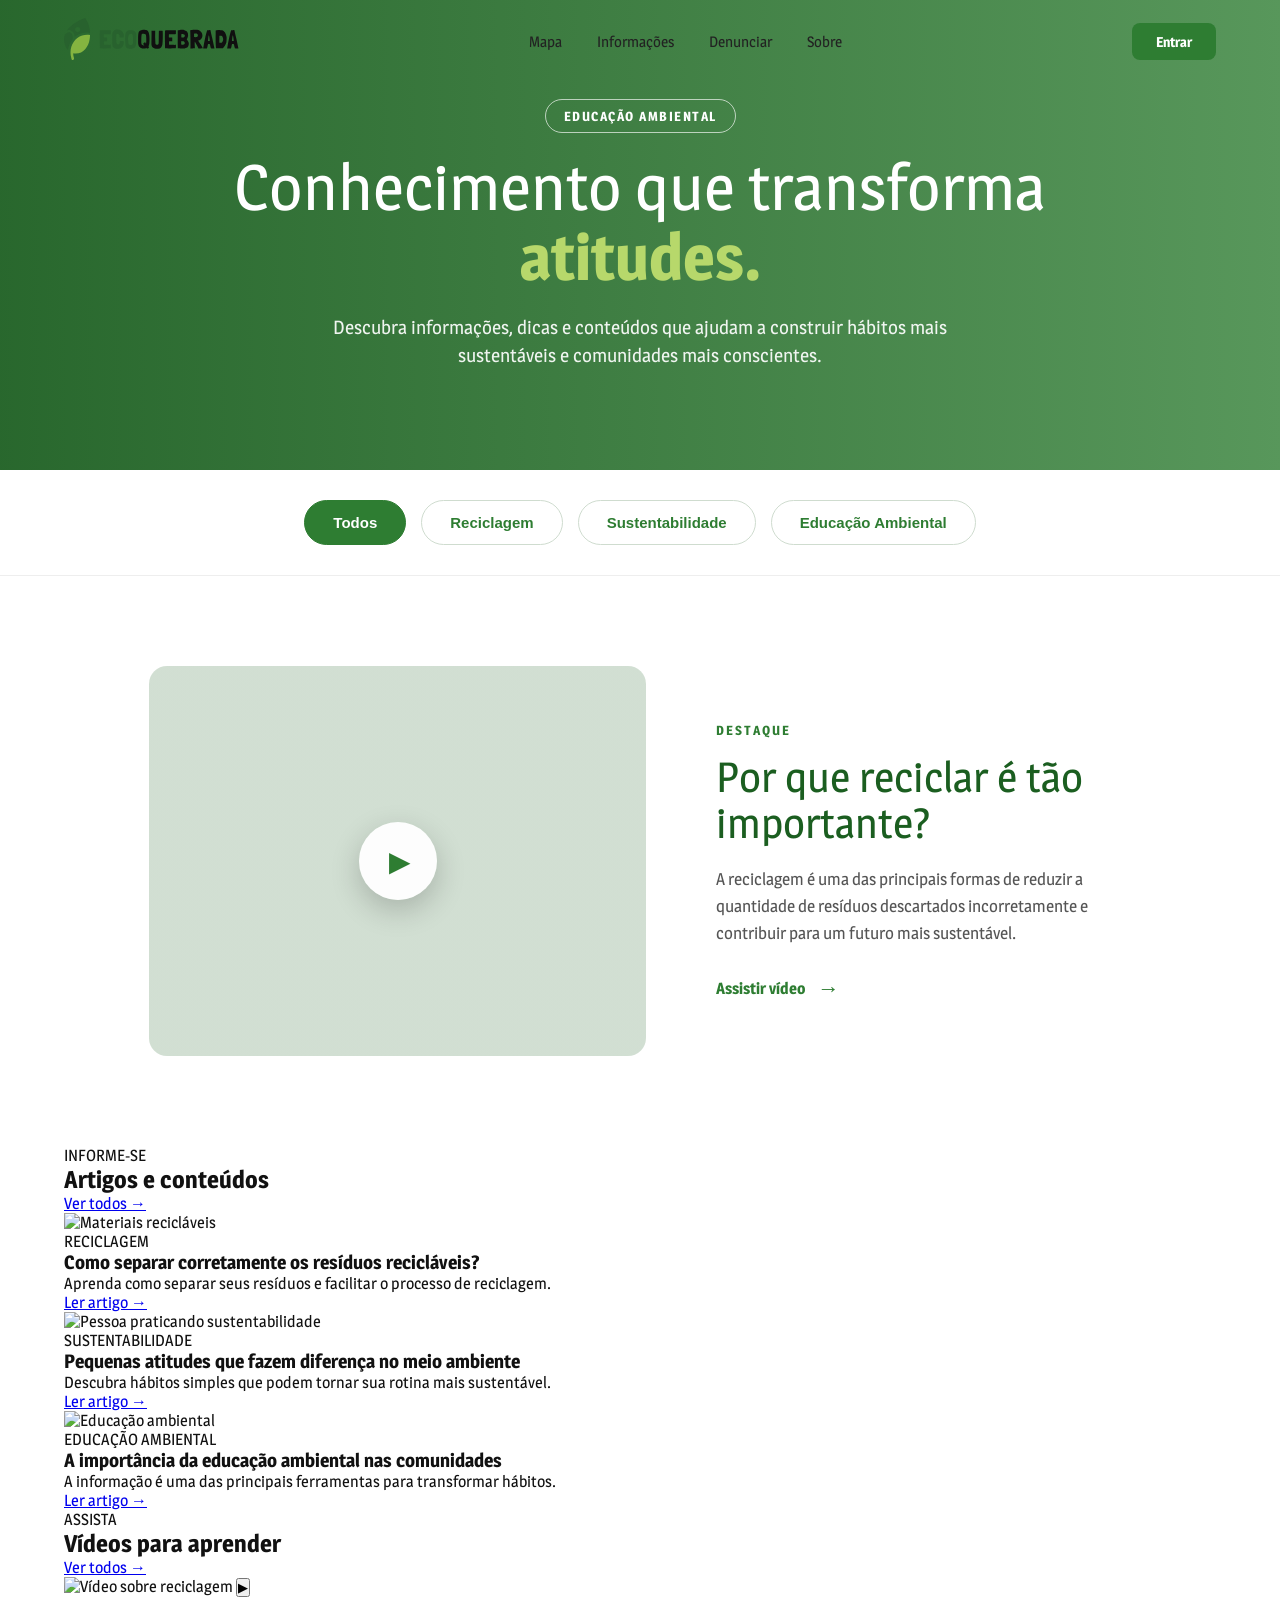
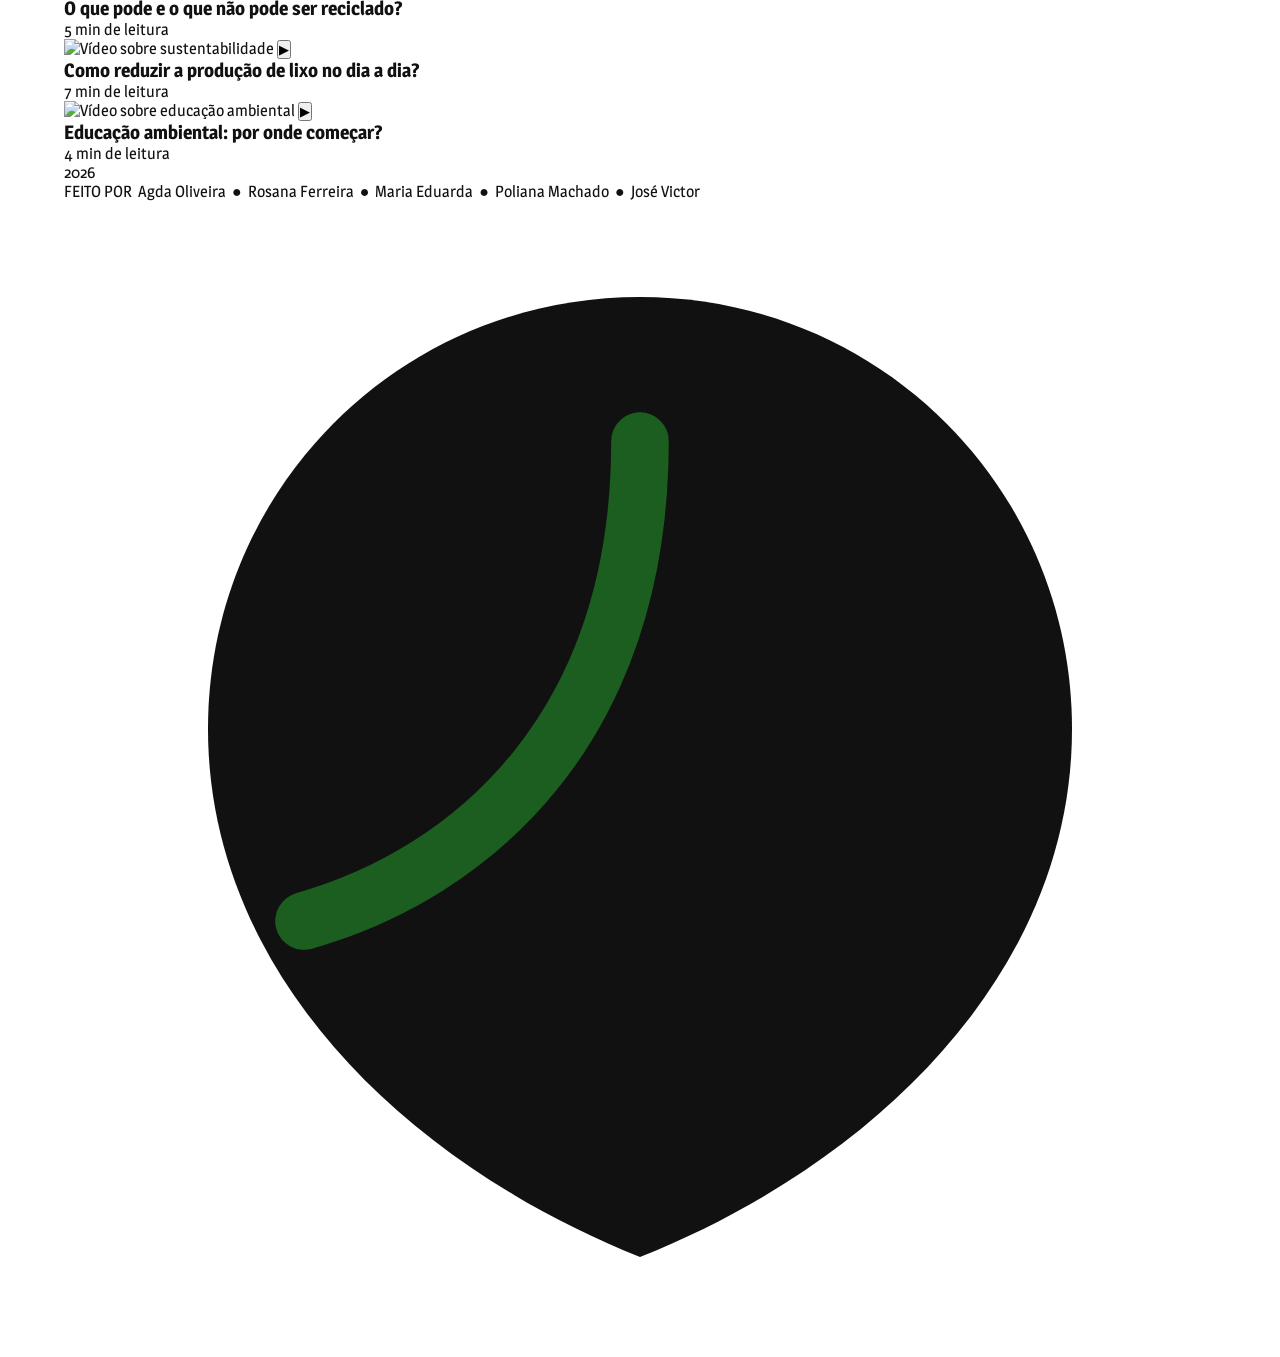
==== informativo.html @ fc106bdc "Add parcial page informativo" ====
<!DOCTYPE html>
<html lang="pt-BR">

<head>

    <meta charset="UTF-8">

    <meta name="viewport" content="width=device-width, initial-scale=1.0">

    <title>Informativos | EcoQuebrada</title>

    <link rel="stylesheet" href="css/informativo.css">

        <link rel="preconnect" href="https://fonts.googleapis.com">
    <link rel="preconnect" href="https://fonts.gstatic.com" crossorigin>
    <link href="https://fonts.googleapis.com/css2?family=Magra:wght@400;700&display=swap" rel="stylesheet">

</head>


<body>


 <header>

        <div class="container">

            <a href="index.html" class="logo">
                <img src="assets/logo-Ecoquebrada.svg" alt="EcoQuebrada">
            </a>

            <nav>

                <ul>

                    <li><a href="mapa.html">Mapa</a></li>
                    <li><a href="informativo.html">Informações</a></li>
                    <li><a href="#denunciar">Denunciar</a></li>
                    <li><a href="sobre.html">Sobre</a></li>

                </ul>

            </nav>

            <a href="login.html" class="btn-login">
                Entrar
            </a>

            <button class="menu-mobile">
                <i class="fa-solid fa-bars"></i>
            </button>

        </div>

    </header>



    <!-- ================= MAIN ================= -->

    <main>


        <!-- ================= HERO ================= -->

        <section class="informative-hero">

            <div class="informative-hero__content">

                <span class="informative-hero__tag">

                    EDUCAÇÃO AMBIENTAL

                </span>


                <h1>

                    Conhecimento que transforma
                    <span>
                        atitudes.
                    </span>

                </h1>


                <p>

                    Descubra informações, dicas e conteúdos
                    que ajudam a construir hábitos mais sustentáveis
                    e comunidades mais conscientes.

                </p>

            </div>

        </section>



        <!-- ================= CATEGORIAS ================= -->

        <section class="categories">

            <div class="categories__container">

                <button
                    class="category-button active"
                    data-category="todos"
                >

                    Todos

                </button>


                <button
                    class="category-button"
                    data-category="reciclagem"
                >

                    Reciclagem

                </button>


                <button
                    class="category-button"
                    data-category="sustentabilidade"
                >

                    Sustentabilidade

                </button>


                <button
                    class="category-button"
                    data-category="educacao"
                >

                    Educação Ambiental

                </button>

            </div>

        </section>



        <!-- ================= DESTAQUE ================= -->

        <section class="featured container">


            <div class="featured__video">

                <div class="video-placeholder">

                    <span class="play-button">
                        ▶
                    </span>

                </div>

            </div>



            <div class="featured__content">

                <span class="content-tag">

                    DESTAQUE

                </span>


                <h2>

                    Por que reciclar é tão importante?

                </h2>


                <p>

                    A reciclagem é uma das principais formas
                    de reduzir a quantidade de resíduos descartados
                    incorretamente e contribuir para um futuro
                    mais sustentável.

                </p>


                <a
                    href="#"
                    class="read-more"
                >

                    Assistir vídeo
                    <span>→</span>

                </a>

            </div>


        </section>



        <!-- ================= ARTIGOS ================= -->

        <section class="articles container">


            <div class="section-header">

                <div>

                    <span class="section-tag">

                        INFORME-SE

                    </span>


                    <h2>

                        Artigos e conteúdos

                    </h2>

                </div>


                <a
                    href="#"
                    class="see-all"
                >

                    Ver todos
                    <span>→</span>

                </a>

            </div>



            <div class="articles__grid">


                <article
                    class="article-card"
                    data-category="reciclagem"
                >

                    <div class="article-card__image">

                        <img
                            src="img/reciclagem.jpg"
                            alt="Materiais recicláveis"
                        >

                    </div>


                    <div class="article-card__content">

                        <span class="article-card__category">

                            RECICLAGEM

                        </span>


                        <h3>

                            Como separar corretamente
                            os resíduos recicláveis?

                        </h3>


                        <p>

                            Aprenda como separar seus resíduos
                            e facilitar o processo de reciclagem.

                        </p>


                        <a href="#">

                            Ler artigo
                            <span>→</span>

                        </a>

                    </div>

                </article>



                <article
                    class="article-card"
                    data-category="sustentabilidade"
                >

                    <div class="article-card__image">

                        <img
                            src="img/sustentabilidade.jpg"
                            alt="Pessoa praticando sustentabilidade"
                        >

                    </div>


                    <div class="article-card__content">

                        <span class="article-card__category">

                            SUSTENTABILIDADE

                        </span>


                        <h3>

                            Pequenas atitudes que fazem
                            diferença no meio ambiente

                        </h3>


                        <p>

                            Descubra hábitos simples que podem
                            tornar sua rotina mais sustentável.

                        </p>


                        <a href="#">

                            Ler artigo
                            <span>→</span>

                        </a>

                    </div>

                </article>



                <article
                    class="article-card"
                    data-category="educacao"
                >

                    <div class="article-card__image">

                        <img
                            src="img/educacao-ambiental.jpg"
                            alt="Educação ambiental"
                        >

                    </div>


                    <div class="article-card__content">

                        <span class="article-card__category">

                            EDUCAÇÃO AMBIENTAL

                        </span>


                        <h3>

                            A importância da educação
                            ambiental nas comunidades

                        </h3>


                        <p>

                            A informação é uma das principais
                            ferramentas para transformar hábitos.

                        </p>


                        <a href="#">

                            Ler artigo
                            <span>→</span>

                        </a>

                    </div>

                </article>


            </div>

        </section>



        <!-- ================= VÍDEOS ================= -->

        <section class="videos container">


            <div class="section-header">

                <div>

                    <span class="section-tag">

                        ASSISTA

                    </span>


                    <h2>

                        Vídeos para aprender

                    </h2>

                </div>


                <a
                    href="#"
                    class="see-all"
                >

                    Ver todos
                    <span>→</span>

                </a>

            </div>



            <div class="videos__grid">


                <article
                    class="video-card"
                    data-category="reciclagem"
                >

                    <div class="video-card__thumbnail">

                        <img
                            src="img/video-reciclagem.jpg"
                            alt="Vídeo sobre reciclagem"
                        >


                        <button
                            class="video-card__play"
                        >

                            ▶

                        </button>

                    </div>


                    <h3>

                        O que pode e o que não pode
                        ser reciclado?

                    </h3>


                    <span>

                        5 min de leitura

                    </span>

                </article>



                <article
                    class="video-card"
                    data-category="sustentabilidade"
                >

                    <div class="video-card__thumbnail">

                        <img
                            src="img/video-sustentabilidade.jpg"
                            alt="Vídeo sobre sustentabilidade"
                        >


                        <button
                            class="video-card__play"
                        >

                            ▶

                        </button>

                    </div>


                    <h3>

                        Como reduzir a produção
                        de lixo no dia a dia?

                    </h3>


                    <span>

                        7 min de leitura

                    </span>

                </article>



                <article
                    class="video-card"
                    data-category="educacao"
                >

                    <div class="video-card__thumbnail">

                        <img
                            src="img/video-educacao.jpg"
                            alt="Vídeo sobre educação ambiental"
                        >


                        <button
                            class="video-card__play"
                        >

                            ▶

                        </button>

                    </div>


                    <h3>

                        Educação ambiental:
                        por onde começar?

                    </h3>


                    <span>

                        4 min de leitura

                    </span>

                </article>


            </div>

        </section>


    </main>



    <!-- ================= FOOTER ================= -->

    <footer class="footer">


        <div class="footer__inner container">


            <span class="footer__year">

                2026

            </span>


            <p class="footer__credits">

                FEITO POR&nbsp;

                Agda Oliveira

                &nbsp;●&nbsp;

                Rosana Ferreira

                &nbsp;●&nbsp;

                Maria Eduarda

                &nbsp;●&nbsp;

                Poliana Machado

                &nbsp;●&nbsp;

                José Victor

            </p>


            <svg
                class="footer__leaf"
                viewBox="0 0 24 24"
                fill="none"
                xmlns="http://www.w3.org/2000/svg"
            >

                <path
                    d="M12 2C7 2 3 6 3 11c0 5 4 9 9 11 5-2 9-6 9-11 0-5-4-9-9-9z"
                    fill="currentColor"
                />

                <path
                    d="M12 5c0 6-3.5 9-7 10"
                    stroke="#1b5e20"
                    stroke-width="1.2"
                    stroke-linecap="round"
                />

            </svg>

        </div>

    </footer>



    <script src="js/informativos.js"></script>

</body>

</html>
---- css/informativo.css ----
/* =====================================================
   ECOQUEBRADA — PÁGINA INFORMATIVA
   PARTE 2 — HEADER, HERO, CATEGORIAS E DESTAQUE
===================================================== */
@import url('https://fonts.googleapis.com/css2?family=Magra:wght@400;700&display=swap');

/* =====================================================
   RESET
===================================================== */

* {

    margin: 0;

    padding: 0;

    box-sizing: border-box;

}


html {

    scroll-behavior: smooth;

}


body {

    width: 100%;

    min-height: 100vh;

    font-family: "Magra", sans-serif;

    background: #ffffff;

    color: #111111;

}


/* =====================================================
   VARIÁVEIS
===================================================== */

:root {

    --verde-principal: #2e7d32;

    --verde-escuro: #1b5e20;

    --verde-claro: #8bc34a;

    --verde-suave: #eef6ed;

    --preto: #111111;

    --cinza: #555555;

    --cinza-claro: #eeeeee;

    --branco: #ffffff;

}


/* =====================================================
   CONTAINER
===================================================== */

.container{

    width:min(1200px,90%);
    margin:auto;

}

/* ===========================
   HEADER
=========================== */

header{
    position:fixed;
    top:0;
    left:0;

    width:100%;
    height:90px;

    z-index:1000;

    background:transparent;

    box-shadow:none;

    transition: background-color 0.3s ease;
}

.main-header.scrolled {
  background-color: var(--verde-suave); /* The solid color you want upon scrolling */
  padding: 15px; /* Optional: shrink header slightly for a dynamic effect */
}

header .container{

    display:flex;

    align-items:center;

    justify-content:space-between;

    height:82px;

}

header nav a{
    color:#222;
}

.btn-login{

    background:#2E7D32;
    color:white;

}

/* ===========================
   LOGO
=========================== */

.logo img{

    height:42px;

}

/* ===========================
   MENU
=========================== */

nav ul{

    display:flex;

    gap:35px;

    list-style: none;

}

nav a{

    color:#333;

    font-size:15px;

    font-weight:500;

    transition:.3s;

    position:relative;

    text-decoration: none;

    list-style: none;

}

nav a:hover{

    color:var(--green);

}

nav a::after{

    content:"";

    position:absolute;

    bottom:-7px;
    left:0;

    width:0%;

    height:2px;

    background:var(--green);

    transition:.3s;

}

nav a:hover::after{

    width:100%;

}

/* ===========================
   BOTÃO LOGIN
=========================== */

.btn-login{

    background:var(--verde-principal);

    color:white;

    padding:10px 24px;

    border-radius:8px;

    font-size:14px;

    font-weight:600;

    transition:.3s;

    text-decoration: none;

}

.btn-login:hover{

    background:var(--verde-escuro);

}

/* ===========================
   MENU MOBILE
=========================== */

.menu-mobile{

    display:none;

    border:none;

    background:none;

    font-size:25px;

    cursor:pointer;

}


/* =====================================================
   HERO
===================================================== */

.informative-hero {

    width: 100%;

    min-height: 470px;

    display: flex;

    align-items: center;

    justify-content: center;

    padding: 80px 85px;

    background:

        linear-gradient(

            90deg,

            rgba(27, 94, 32, .94),

            rgba(46, 125, 50, .80)

        ),

        url("../img/hero-reciclagem.jpg");

    background-size: cover;

    background-position: center;

}


.informative-hero__content {

    width: 100%;

    max-width: 950px;

    text-align: center;

    color: #ffffff;

}


.informative-hero__tag {

    display: inline-block;

    margin-bottom: 20px;

    padding: 8px 18px;

    border: 1px solid rgba(255, 255, 255, .65);

    border-radius: 50px;

    font-size: 13px;

    font-weight: 700;

    letter-spacing: 1.5px;

}


.informative-hero h1 {

    max-width: 900px;

    margin: 0 auto 22px;

    font-family: "Magra", sans-serif;

    font-size: 64px;

    line-height: 1.08;

    font-weight: 400;

}


.informative-hero h1 span {

    display: block;

    color: #b7d86b;

    font-weight: 700;

}


.informative-hero p {

    max-width: 700px;

    margin: 0 auto;

    font-size: 19px;

    line-height: 1.5;

    color: rgba(255, 255, 255, .92);

}


/* =====================================================
   CATEGORIAS
===================================================== */

.categories {

    width: 100%;

    padding: 30px 85px;

    background: #ffffff;

    border-bottom: 1px solid #eeeeee;

}


.categories__container {

    max-width: 1440px;

    margin: 0 auto;

    display: flex;

    align-items: center;

    justify-content: center;

    gap: 15px;

}


.category-button {

    padding: 13px 28px;

    border: 1px solid #cfdccf;

    border-radius: 50px;

    background: #ffffff;

    color: var(--verde-principal);

    font-size: 15px;

    font-weight: 600;

    cursor: pointer;

    transition:

        background .25s ease,

        color .25s ease,

        border-color .25s ease,

        transform .25s ease;

}


.category-button:hover {

    border-color: var(--verde-principal);

    transform: translateY(-2px);

}


.category-button.active {

    background: var(--verde-principal);

    border-color: var(--verde-principal);

    color: #ffffff;

}


/* =====================================================
   DESTAQUE
===================================================== */

.featured {

    display: grid;

    grid-template-columns: 1.2fr 1fr;

    gap: 70px;

    align-items: center;

    padding: 90px 85px;

}


/* =====================================================
   VIDEO DESTAQUE
===================================================== */

.featured__video {

    width: 100%;

}


.video-placeholder {

    position: relative;

    width: 100%;

    height: 390px;

    display: flex;

    align-items: center;

    justify-content: center;

    overflow: hidden;

    border-radius: 18px;

    background:

        linear-gradient(

            rgba(27, 94, 32, .20),

            rgba(27, 94, 32, .20)

        ),

        url("../img/hero-reciclagem.jpg");

    background-size: cover;

    background-position: center;

}


.play-button {

    width: 78px;

    height: 78px;

    display: flex;

    align-items: center;

    justify-content: center;

    padding-left: 5px;

    border-radius: 50%;

    background: rgba(255, 255, 255, .95);

    color: var(--verde-principal);

    font-size: 28px;

    cursor: pointer;

    box-shadow: 0 10px 30px rgba(0, 0, 0, .20);

    transition:

        transform .25s ease,

        background .25s ease;

}


.play-button:hover {

    transform: scale(1.1);

    background: #ffffff;

}


/* =====================================================
   CONTEÚDO DO DESTAQUE
===================================================== */

.featured__content {

    max-width: 500px;

}


.content-tag {

    display: inline-block;

    margin-bottom: 16px;

    color: var(--verde-principal);

    font-size: 13px;

    font-weight: 700;

    letter-spacing: 2px;

}


.featured__content h2 {

    margin-bottom: 20px;

    font-family: "Magra", sans-serif;

    color: var(--verde-escuro);

    font-size: 42px;

    line-height: 1.1;

    font-weight: 400;

}


.featured__content p {

    margin-bottom: 28px;

    color: var(--cinza);

    font-size: 17px;

    line-height: 1.6;

}


.read-more {

    display: inline-flex;

    align-items: center;

    gap: 12px;

    color: var(--verde-principal);

    font-size: 16px;

    font-weight: 700;

    text-decoration: none;

    transition: gap .25s ease;

}


.read-more span {

    font-size: 22px;

}


.read-more:hover {

    gap: 18px;

}
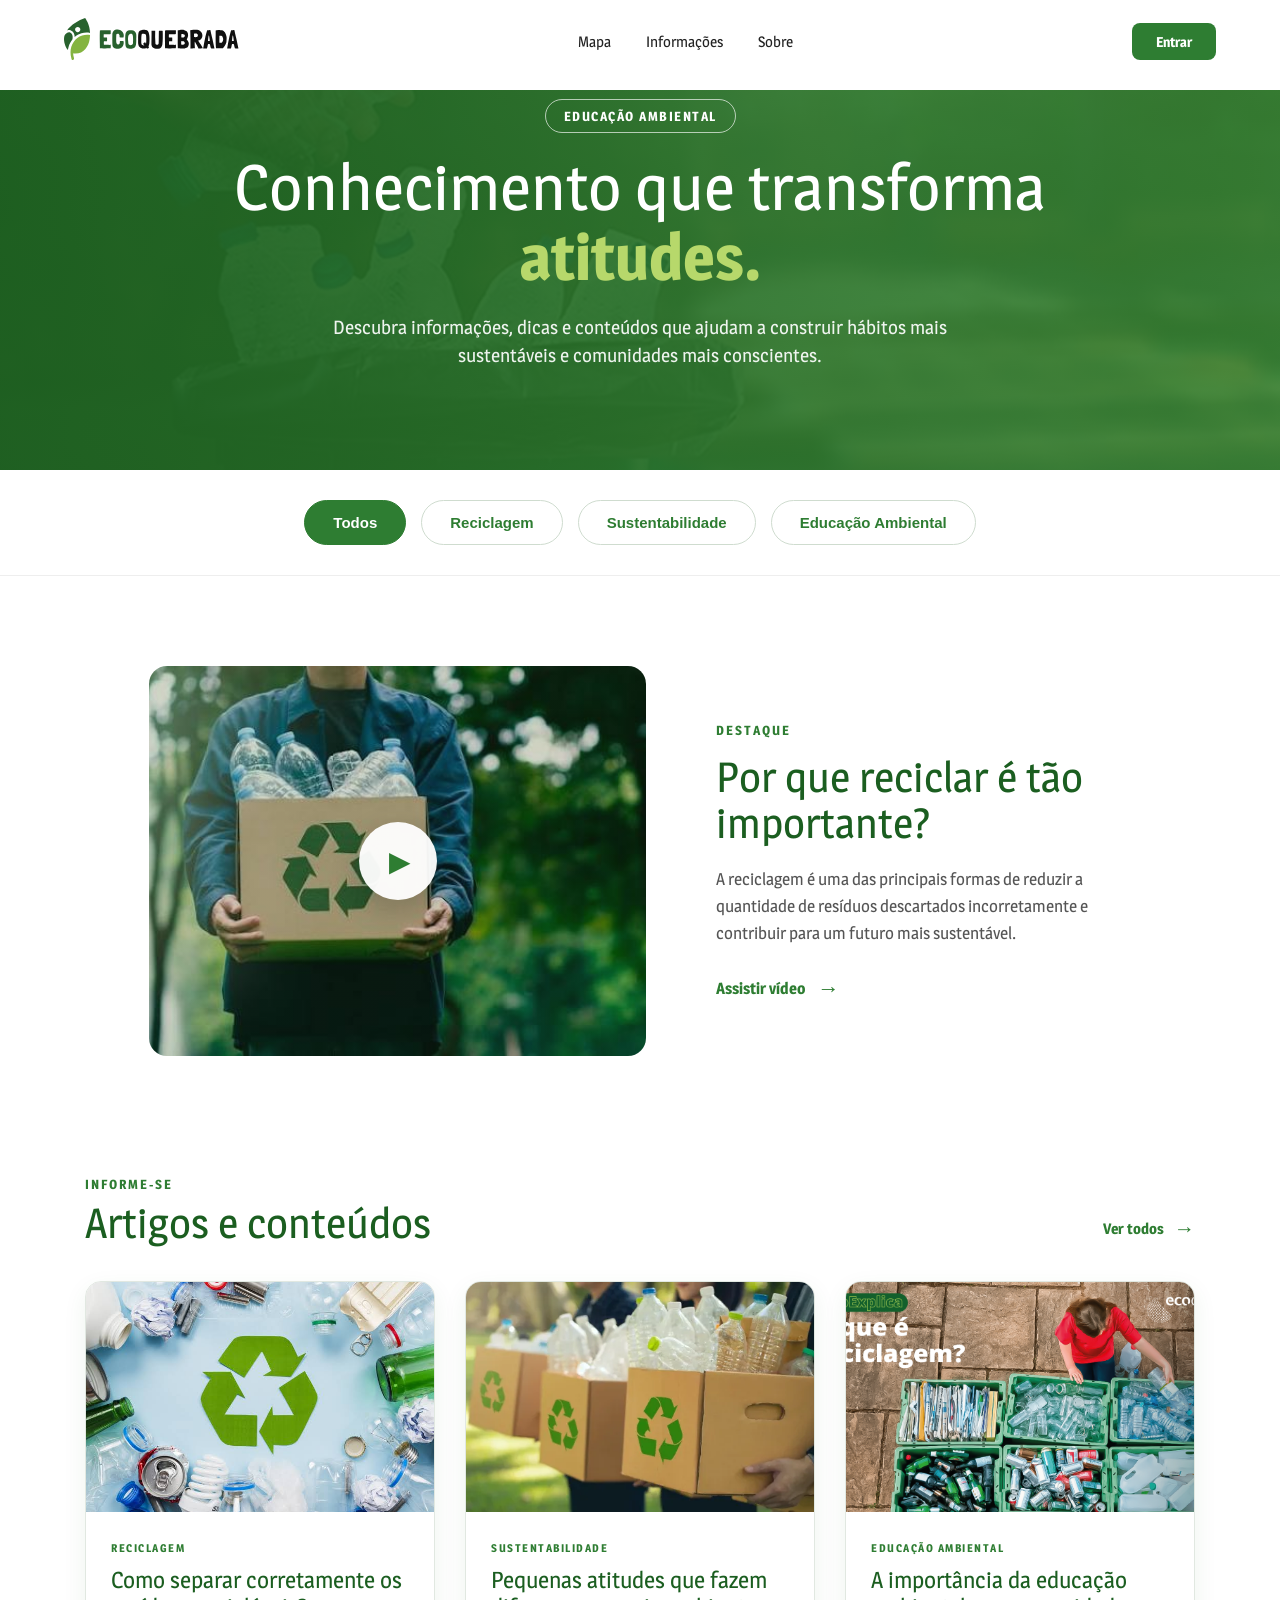
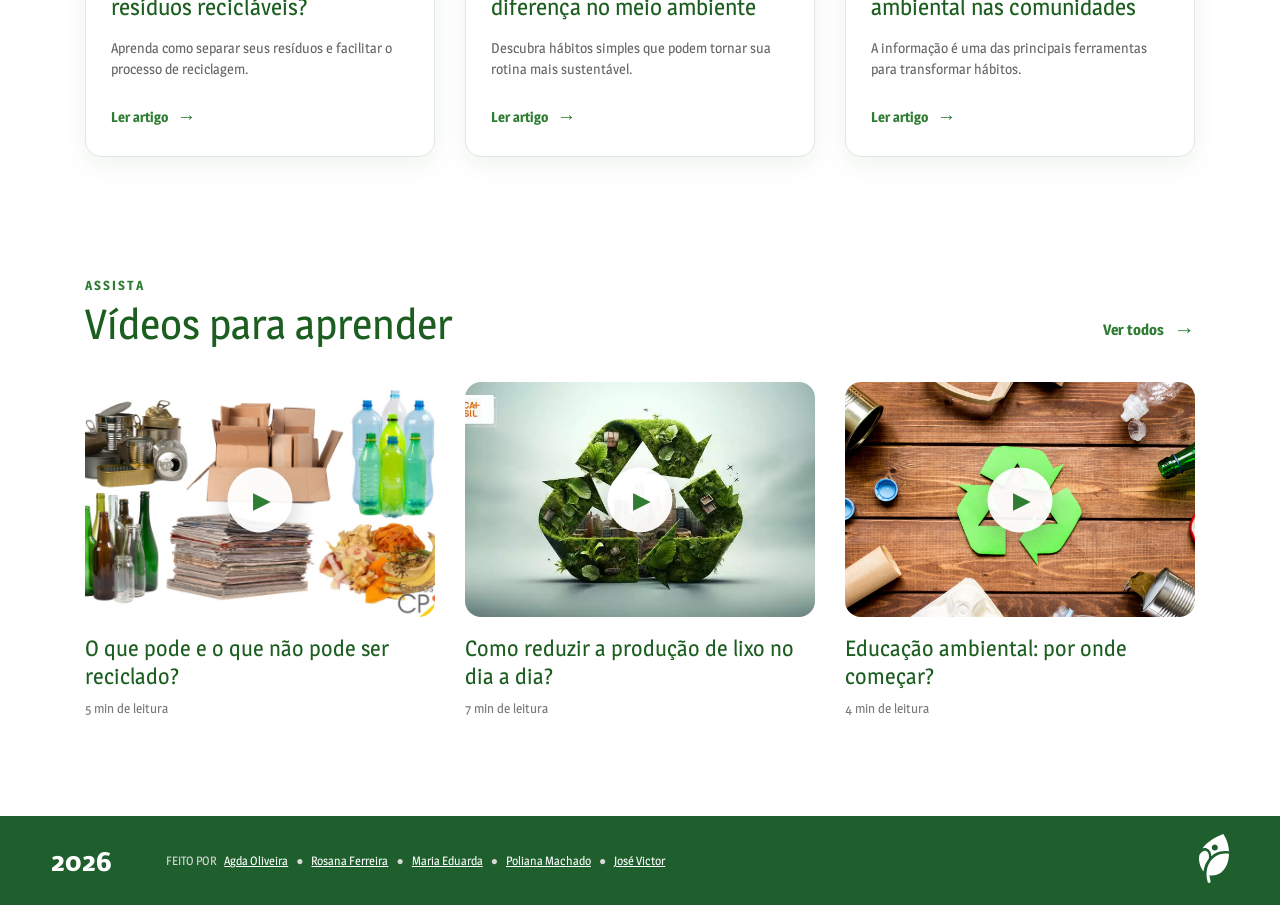
==== commit c11c4cf5: "SITE FINALIZADO" ====
--- a/informativo.html
+++ b/informativo.html
@@ -15,6 +15,8 @@
     <link rel="preconnect" href="https://fonts.gstatic.com" crossorigin>
     <link href="https://fonts.googleapis.com/css2?family=Magra:wght@400;700&display=swap" rel="stylesheet">
 
+
+        <link rel="shortcut icon" href="assets/icon-favicon.svg" type="image/x-icon">
 </head>
 
 
@@ -35,24 +37,52 @@
 
                     <li><a href="mapa.html">Mapa</a></li>
                     <li><a href="informativo.html">Informações</a></li>
-                    <li><a href="#denunciar">Denunciar</a></li>
                     <li><a href="sobre.html">Sobre</a></li>
 
                 </ul>
 
             </nav>
 
-            <a href="login.html" class="btn-login">
+            <a href="login.html" class="btn-login" id="loginButton">
                 Entrar
             </a>
 
-            <button class="menu-mobile">
-                <i class="fa-solid fa-bars"></i>
-            </button>
-
-        </div>
-
-    </header>
+           <!-- BOTÃO MOBILE -->
+        <button class="menu-mobile" id="menuMobile" aria-label="Abrir menu">
+            ☰
+        </button>
+
+    </div>
+</header>
+
+
+<!-- MENU MOBILE -->
+
+<div class="mobile-menu" id="mobileMenu">
+
+    <ul>
+        <li>
+            <a href="mapa.html">Mapa</a>
+        </li>
+
+        <li>
+            <a href="informativos.html">Informações</a>
+        </li>
+
+        <li>
+            <a href="sobre.html">Sobre</a>
+        </li>
+
+        <li>
+            <a href="login.html" id="loginButton">
+                Entrar
+            </a>
+        </li>
+    </ul>
+
+</div>
+
+<div class="overlay" id="overlay"></div>
 
 
 
@@ -261,7 +291,7 @@
                     <div class="article-card__image">
 
                         <img
-                            src="img/reciclagem.jpg"
+                            src="assets/reciclagem2.jfif"
                             alt="Materiais recicláveis"
                         >
 
@@ -314,7 +344,7 @@
                     <div class="article-card__image">
 
                         <img
-                            src="img/sustentabilidade.jpg"
+                            src="assets/reciclagem3.webp"
                             alt="Pessoa praticando sustentabilidade"
                         >
 
@@ -367,7 +397,7 @@
                     <div class="article-card__image">
 
                         <img
-                            src="img/educacao-ambiental.jpg"
+                            src="assets/reciclagem4.png"
                             alt="Educação ambiental"
                         >
 
@@ -467,7 +497,7 @@
                     <div class="video-card__thumbnail">
 
                         <img
-                            src="img/video-reciclagem.jpg"
+                            src="assets/reciclagem5.jpg"
                             alt="Vídeo sobre reciclagem"
                         >
 
@@ -509,7 +539,7 @@
                     <div class="video-card__thumbnail">
 
                         <img
-                            src="img/video-sustentabilidade.jpg"
+                            src="assets/reciclagem6.webp"
                             alt="Vídeo sobre sustentabilidade"
                         >
 
@@ -551,7 +581,7 @@
                     <div class="video-card__thumbnail">
 
                         <img
-                            src="img/video-educacao.jpg"
+                            src="assets/reciclagem7.jpg"
                             alt="Vídeo sobre educação ambiental"
                         >
 
@@ -592,75 +622,54 @@
     </main>
 
 
-
     <!-- ================= FOOTER ================= -->
 
-    <footer class="footer">
-
-
-        <div class="footer__inner container">
-
-
-            <span class="footer__year">
-
-                2026
-
-            </span>
-
-
-            <p class="footer__credits">
-
-                FEITO POR&nbsp;
-
-                Agda Oliveira
-
-                &nbsp;●&nbsp;
-
-                Rosana Ferreira
-
-                &nbsp;●&nbsp;
-
-                Maria Eduarda
-
-                &nbsp;●&nbsp;
-
-                Poliana Machado
-
-                &nbsp;●&nbsp;
-
-                José Victor
-
-            </p>
-
-
-            <svg
-                class="footer__leaf"
-                viewBox="0 0 24 24"
-                fill="none"
-                xmlns="http://www.w3.org/2000/svg"
-            >
-
-                <path
-                    d="M12 2C7 2 3 6 3 11c0 5 4 9 9 11 5-2 9-6 9-11 0-5-4-9-9-9z"
-                    fill="currentColor"
-                />
-
-                <path
-                    d="M12 5c0 6-3.5 9-7 10"
-                    stroke="#1b5e20"
-                    stroke-width="1.2"
-                    stroke-linecap="round"
-                />
-
-            </svg>
-
+   <footer class="footer">
+
+    <div class="footer-container">
+
+        <div class="footer-year">
+            <strong>2026</strong>
         </div>
 
-    </footer>
-
-
-
-    <script src="js/informativos.js"></script>
+        <div class="footer-authors">
+
+            <span>FEITO POR</span>
+
+            <a href="#">Agda Oliveira</a>
+
+            <span>●</span>
+
+            <a href="#">Rosana Ferreira</a>
+
+            <span>●</span>
+
+            <a href="#">Maria Eduarda</a>
+
+            <span>●</span>
+
+            <a href="#">Poliana Machado</a>
+
+            <span>●</span>
+
+            <a href="#">José Victor</a>
+
+        </div>
+
+        <div class="footer-logo">
+
+            <img src="assets/icon-footer.svg" alt="EcoQuebrada">
+
+        </div>
+
+    </div>
+
+</footer>
+
+
+
+    <script src="script/informativos.js"></script>
+    <script src="script/navbar.js"></script>
 
 </body>
 
--- a/css/informativo.css
+++ b/css/informativo.css
@@ -91,7 +91,7 @@
 
     z-index:1000;
 
-    background:transparent;
+    background:white;
 
     box-shadow:none;
 
@@ -229,21 +229,184 @@
 
 }
 
-/* ===========================
+/* ==========================================
+   BOTÃO MENU MOBILE
+========================================== */
+
+.menu-mobile {
+
+    display: none;
+
+    background: none;
+
+    border: none;
+
+    font-size: 28px;
+
+    color: var(--primary-green);
+
+    cursor: pointer;
+
+    padding: 5px;
+
+    z-index: 1001;
+
+}
+
+
+/* ==========================================
    MENU MOBILE
-=========================== */
-
-.menu-mobile{
-
-    display:none;
-
-    border:none;
-
-    background:none;
-
-    font-size:25px;
-
-    cursor:pointer;
+========================================== */
+
+.mobile-menu {
+
+    position: fixed;
+
+    top: 90px;
+
+    right: -100%;
+
+    width: 280px;
+
+    height: calc(100vh - 90px);
+
+    background: white;
+
+    padding: 40px 30px;
+
+    box-sizing: border-box;
+
+    transition: right .35s ease;
+
+    z-index: 999;
+
+    box-shadow: -10px 0 30px rgba(0,0,0,.10);
+
+}
+
+
+.mobile-menu.active {
+
+    right: 0;
+
+}
+
+
+.mobile-menu ul {
+
+    display: flex;
+
+    flex-direction: column;
+
+    gap: 25px;
+
+    margin: 0;
+
+    padding: 0;
+
+    list-style: none;
+
+}
+
+
+.mobile-menu a {
+
+    color: #333;
+
+    text-decoration: none;
+
+    font-size: 16px;
+
+    font-weight: 500;
+
+}
+
+
+.mobile-menu a:hover {
+
+    color: var(--primary-green);
+
+}
+
+
+/* ==========================================
+   OVERLAY
+========================================== */
+
+.overlay {
+
+    position: fixed;
+
+    inset: 0;
+
+    background: rgba(0,0,0,.4);
+
+    opacity: 0;
+
+    visibility: hidden;
+
+    transition: .3s;
+
+    z-index: 998;
+
+}
+
+
+.overlay.active {
+
+    opacity: 1;
+
+    visibility: visible;
+
+}
+
+
+/* ==========================================
+   RESPONSIVIDADE
+========================================== */
+
+@media (max-width: 768px) {
+
+    header {
+        height: 75px;
+    }
+
+
+    header .container {
+
+        height: 73px;
+
+    }
+
+
+    header nav {
+
+        display: none;
+
+    }
+
+
+    .btn-account {
+
+        display: none;
+
+    }
+
+
+    .menu-mobile {
+
+        display: block;
+
+    }
+
+
+    .mobile-menu {
+
+        top: 75px;
+
+        height: calc(100vh - 75px);
+
+    }
 
 }
 
@@ -278,7 +441,7 @@
 
         ),
 
-        url("../img/hero-reciclagem.jpg");
+        url("../assets/Log-in\ 1.png");
 
     background-size: cover;
 
@@ -507,7 +670,7 @@
 
         ),
 
-        url("../img/hero-reciclagem.jpg");
+        url("../assets/reciclagem1.jfif");
 
     background-size: cover;
 
@@ -650,4 +813,1543 @@
 
     gap: 18px;
 
+}
+
+/* =====================================================
+   PARTE 3 — ARTIGOS E CONTEÚDOS
+===================================================== */
+
+
+/* =====================================================
+   SEÇÃO DE ARTIGOS
+===================================================== */
+
+.articles {
+
+    width: 100%;
+
+    padding: 30px 85px 90px;
+
+}
+
+
+/* =====================================================
+   CABEÇALHO DA SEÇÃO
+===================================================== */
+
+.section-header {
+
+    width: 100%;
+
+    display: flex;
+
+    align-items: flex-end;
+
+    justify-content: space-between;
+
+    margin-bottom: 35px;
+
+}
+
+
+.section-tag {
+
+    display: block;
+
+    margin-bottom: 8px;
+
+    color: var(--verde-principal);
+
+    font-size: 13px;
+
+    font-weight: 700;
+
+    letter-spacing: 2px;
+
+}
+
+
+.section-header h2 {
+
+    font-family: "Magra", sans-serif;
+
+    color: var(--verde-escuro);
+
+    font-size: 42px;
+
+    line-height: 1.1;
+
+    font-weight: 400;
+
+}
+
+
+/* =====================================================
+   LINK "VER TODOS"
+===================================================== */
+
+.see-all {
+
+    display: inline-flex;
+
+    align-items: center;
+
+    gap: 10px;
+
+    padding-bottom: 5px;
+
+    color: var(--verde-principal);
+
+    font-size: 15px;
+
+    font-weight: 700;
+
+    text-decoration: none;
+
+    transition: gap .25s ease;
+
+}
+
+
+.see-all span {
+
+    font-size: 21px;
+
+}
+
+
+.see-all:hover {
+
+    gap: 16px;
+
+}
+
+
+/* =====================================================
+   GRID DOS ARTIGOS
+===================================================== */
+
+.articles__grid {
+
+    width: 100%;
+
+    display: grid;
+
+    grid-template-columns: repeat(3, 1fr);
+
+    gap: 30px;
+
+}
+
+
+/* =====================================================
+   CARD DO ARTIGO
+===================================================== */
+
+.article-card {
+
+    width: 100%;
+
+    min-width: 0;
+
+    overflow: hidden;
+
+    background: #ffffff;
+
+    border: 1px solid #e1e8e1;
+
+    border-radius: 16px;
+
+    box-shadow: 0 8px 25px rgba(27, 94, 32, .07);
+
+    transition:
+
+        transform .3s ease,
+
+        box-shadow .3s ease,
+
+        border-color .3s ease;
+
+}
+
+
+.article-card:hover {
+
+    transform: translateY(-7px);
+
+    border-color: #c8dac9;
+
+    box-shadow: 0 18px 40px rgba(27, 94, 32, .13);
+
+}
+
+
+/* =====================================================
+   IMAGEM DO ARTIGO
+===================================================== */
+
+.article-card__image {
+
+    position: relative;
+
+    width: 100%;
+
+    height: 230px;
+
+    overflow: hidden;
+
+    background: #e9f1e9;
+
+}
+
+
+.article-card__image img {
+
+    width: 100%;
+
+    height: 100%;
+
+    display: block;
+
+    object-fit: cover;
+
+    transition: transform .45s ease;
+
+}
+
+
+.article-card:hover .article-card__image img {
+
+    transform: scale(1.05);
+
+}
+
+
+/* =====================================================
+   CONTEÚDO DO CARD
+===================================================== */
+
+.article-card__content {
+
+    padding: 25px 25px 28px;
+
+}
+
+
+.article-card__category {
+
+    display: inline-block;
+
+    margin-bottom: 12px;
+
+    color: var(--verde-principal);
+
+    font-size: 11px;
+
+    font-weight: 700;
+
+    letter-spacing: 1.5px;
+
+}
+
+
+.article-card__content h3 {
+
+    min-height: 58px;
+
+    margin-bottom: 12px;
+
+    color: var(--verde-escuro);
+
+    font-family: "Magra", sans-serif;
+
+    font-size: 23px;
+
+    line-height: 1.15;
+
+    font-weight: 400;
+
+}
+
+
+.article-card__content p {
+
+    min-height: 48px;
+
+    margin-bottom: 20px;
+
+    color: #666666;
+
+    font-size: 14px;
+
+    line-height: 1.5;
+
+}
+
+
+/* =====================================================
+   LINK DO ARTIGO
+===================================================== */
+
+.article-card__content > a {
+
+    display: inline-flex;
+
+    align-items: center;
+
+    gap: 9px;
+
+    color: var(--verde-principal);
+
+    font-size: 14px;
+
+    font-weight: 700;
+
+    text-decoration: none;
+
+    transition: gap .25s ease;
+
+}
+
+
+.article-card__content > a span {
+
+    font-size: 19px;
+
+}
+
+
+.article-card__content > a:hover {
+
+    gap: 15px;
+
+}
+
+
+/* =====================================================
+   EFEITO DE FOCO
+===================================================== */
+
+.article-card:focus-within {
+
+    outline: 3px solid rgba(46, 125, 50, .20);
+
+    outline-offset: 3px;
+
+}
+
+
+/* =====================================================
+   QUANDO NÃO HOUVER IMAGEM
+===================================================== */
+
+.article-card__image img[src=""],
+.article-card__image img:not([src]) {
+
+    display: none;
+
+}
+
+
+.article-card__image:has(img[src=""] ) {
+
+    background:
+
+        linear-gradient(
+
+            135deg,
+
+            #e7f1e6,
+
+            #cfe3cf
+
+        );
+
+}
+
+
+/* =====================================================
+   RESPONSIVIDADE — ARTIGOS
+===================================================== */
+
+
+/* ---------- TABLET ---------- */
+
+@media (max-width: 1100px) {
+
+    .articles {
+
+        padding-left: 45px;
+
+        padding-right: 45px;
+
+    }
+
+
+    .articles__grid {
+
+        gap: 22px;
+
+    }
+
+
+    .article-card__image {
+
+        height: 200px;
+
+    }
+
+
+    .article-card__content {
+
+        padding: 21px;
+
+    }
+
+
+    .article-card__content h3 {
+
+        font-size: 20px;
+
+    }
+
+}
+
+
+/* ---------- TABLET MENOR ---------- */
+
+@media (max-width: 800px) {
+
+    .articles {
+
+        padding-left: 25px;
+
+        padding-right: 25px;
+
+    }
+
+
+    .section-header h2 {
+
+        font-size: 34px;
+
+    }
+
+
+    .articles__grid {
+
+        grid-template-columns: repeat(2, 1fr);
+
+    }
+
+
+    .article-card:last-child {
+
+        grid-column: span 2;
+
+        max-width: calc(50% - 11px);
+
+        justify-self: center;
+
+    }
+
+}
+
+
+/* ---------- CELULAR ---------- */
+
+@media (max-width: 600px) {
+
+    .articles {
+
+        padding-top: 20px;
+
+        padding-bottom: 60px;
+
+        padding-left: 20px;
+
+        padding-right: 20px;
+
+    }
+
+
+    .section-header {
+
+        align-items: flex-start;
+
+        flex-direction: column;
+
+        gap: 15px;
+
+    }
+
+
+    .section-header h2 {
+
+        font-size: 30px;
+
+    }
+
+
+    .section-tag {
+
+        font-size: 11px;
+
+    }
+
+
+    .see-all {
+
+        font-size: 14px;
+
+    }
+
+
+    .articles__grid {
+
+        grid-template-columns: 1fr;
+
+        gap: 22px;
+
+    }
+
+
+    .article-card:last-child {
+
+        grid-column: auto;
+
+        max-width: none;
+
+    }
+
+
+    .article-card__image {
+
+        height: 220px;
+
+    }
+
+
+    .article-card__content {
+
+        padding: 22px;
+
+    }
+
+
+    .article-card__content h3 {
+
+        min-height: auto;
+
+        font-size: 21px;
+
+    }
+
+
+    .article-card__content p {
+
+        min-height: auto;
+
+    }
+
+}
+
+
+/* ---------- CELULAR PEQUENO ---------- */
+
+@media (max-width: 400px) {
+
+    .articles {
+
+        padding-left: 15px;
+
+        padding-right: 15px;
+
+    }
+
+
+    .section-header h2 {
+
+        font-size: 27px;
+
+    }
+
+
+    .article-card__image {
+
+        height: 190px;
+
+    }
+
+
+    .article-card__content {
+
+        padding: 18px;
+
+    }
+
+
+    .article-card__content h3 {
+
+        font-size: 19px;
+
+    }
+
+
+    .article-card__content p {
+
+        font-size: 13px;
+
+    }
+
+}
+
+/* =====================================================
+   CORREÇÕES GERAIS DE RESPONSIVIDADE
+===================================================== */
+
+html,
+body {
+
+    max-width: 100%;
+
+    overflow-x: hidden;
+
+}
+
+
+img {
+
+    max-width: 100%;
+
+}
+
+
+button,
+a {
+
+    -webkit-tap-highlight-color: transparent;
+
+}
+
+
+/* Evita que textos muito grandes estourem
+   o tamanho da tela */
+
+h1,
+h2,
+h3,
+p {
+
+    overflow-wrap: break-word;
+
+}
+
+/* =====================================================
+   PARTE 4 — VÍDEOS
+===================================================== */
+
+
+/* =====================================================
+   SEÇÃO DE VÍDEOS
+===================================================== */
+
+.videos {
+
+    width: 100%;
+
+    padding: 30px 85px 100px;
+
+}
+
+
+/* =====================================================
+   GRID DOS VÍDEOS
+===================================================== */
+
+.videos__grid {
+
+    width: 100%;
+
+    display: grid;
+
+    grid-template-columns: repeat(3, 1fr);
+
+    gap: 30px;
+
+}
+
+
+/* =====================================================
+   CARD DE VÍDEO
+===================================================== */
+
+.video-card {
+
+    width: 100%;
+
+    min-width: 0;
+
+    cursor: pointer;
+
+}
+
+
+.video-card__thumbnail {
+
+    position: relative;
+
+    width: 100%;
+
+    height: 235px;
+
+    overflow: hidden;
+
+    border-radius: 16px;
+
+    background: #e8f0e8;
+
+}
+
+
+.video-card__thumbnail img {
+
+    width: 100%;
+
+    height: 100%;
+
+    display: block;
+
+    object-fit: cover;
+
+    transition: transform .4s ease;
+
+}
+
+
+/* =====================================================
+   EFEITO HOVER NA IMAGEM
+===================================================== */
+
+.video-card:hover
+.video-card__thumbnail img {
+
+    transform: scale(1.05);
+
+}
+
+
+/* =====================================================
+   BOTÃO PLAY
+===================================================== */
+
+.video-card__play {
+
+    position: absolute;
+
+    top: 50%;
+
+    left: 50%;
+
+    width: 65px;
+
+    height: 65px;
+
+    display: flex;
+
+    align-items: center;
+
+    justify-content: center;
+
+    padding-left: 4px;
+
+    border: none;
+
+    border-radius: 50%;
+
+    background: rgba(255, 255, 255, .94);
+
+    color: var(--verde-principal);
+
+    font-size: 23px;
+
+    cursor: pointer;
+
+    transform: translate(-50%, -50%);
+
+    box-shadow: 0 8px 25px rgba(0, 0, 0, .20);
+
+    transition:
+
+        transform .25s ease,
+
+        background .25s ease,
+
+        box-shadow .25s ease;
+
+}
+
+
+.video-card:hover
+.video-card__play {
+
+    transform: translate(-50%, -50%) scale(1.1);
+
+    background: #ffffff;
+
+    box-shadow: 0 10px 30px rgba(0, 0, 0, .25);
+
+}
+
+
+/* =====================================================
+   TÍTULO DO VÍDEO
+===================================================== */
+
+.video-card h3 {
+
+    margin-top: 18px;
+
+    color: var(--verde-escuro);
+
+    font-family: "Magra", sans-serif;
+
+    font-size: 22px;
+
+    line-height: 1.25;
+
+    font-weight: 400;
+
+}
+
+
+/* =====================================================
+   DURAÇÃO / INFORMAÇÃO
+===================================================== */
+
+.video-card > span {
+
+    display: block;
+
+    margin-top: 10px;
+
+    color: #777777;
+
+    font-size: 13px;
+
+}
+
+
+/* =====================================================
+   FOCO DO BOTÃO
+===================================================== */
+
+.video-card__play:focus-visible {
+
+    outline: 3px solid rgba(46, 125, 50, .35);
+
+    outline-offset: 4px;
+
+}
+
+
+/* =====================================================
+   TABLET — VÍDEOS
+===================================================== */
+
+@media (max-width: 1100px) {
+
+    .videos {
+
+        padding-left: 45px;
+
+        padding-right: 45px;
+
+    }
+
+
+    .videos__grid {
+
+        gap: 22px;
+
+    }
+
+
+    .video-card__thumbnail {
+
+        height: 205px;
+
+    }
+
+
+    .video-card h3 {
+
+        font-size: 20px;
+
+    }
+
+}
+
+
+/* =====================================================
+   TABLET MENOR
+===================================================== */
+
+@media (max-width: 800px) {
+
+    .videos {
+
+        padding-left: 25px;
+
+        padding-right: 25px;
+
+    }
+
+
+    .videos__grid {
+
+        grid-template-columns: repeat(2, 1fr);
+
+    }
+
+
+    .video-card__thumbnail {
+
+        height: 210px;
+
+    }
+
+}
+
+
+/* =====================================================
+   CELULAR
+===================================================== */
+
+@media (max-width: 600px) {
+
+    .videos {
+
+        padding-top: 20px;
+
+        padding-bottom: 70px;
+
+        padding-left: 20px;
+
+        padding-right: 20px;
+
+    }
+
+
+    .videos .section-header {
+
+        align-items: flex-start;
+
+        flex-direction: column;
+
+        gap: 15px;
+
+    }
+
+
+    .videos .section-header h2 {
+
+        font-size: 30px;
+
+    }
+
+
+    .videos__grid {
+
+        grid-template-columns: 1fr;
+
+        gap: 35px;
+
+    }
+
+
+    .video-card__thumbnail {
+
+        height: auto;
+
+        aspect-ratio: 16 / 9;
+
+        border-radius: 14px;
+
+    }
+
+
+    .video-card__play {
+
+        width: 58px;
+
+        height: 58px;
+
+        font-size: 20px;
+
+    }
+
+
+    .video-card h3 {
+
+        margin-top: 15px;
+
+        font-size: 21px;
+
+        line-height: 1.25;
+
+    }
+
+
+    .video-card > span {
+
+        margin-top: 8px;
+
+        font-size: 12px;
+
+    }
+
+}
+
+
+/* =====================================================
+   CELULAR PEQUENO
+===================================================== */
+
+@media (max-width: 400px) {
+
+    .videos {
+
+        padding-left: 15px;
+
+        padding-right: 15px;
+
+    }
+
+
+    .videos .section-header h2 {
+
+        font-size: 27px;
+
+    }
+
+
+    .video-card__thumbnail {
+
+        border-radius: 12px;
+
+    }
+
+
+    .video-card__play {
+
+        width: 52px;
+
+        height: 52px;
+
+        font-size: 18px;
+
+    }
+
+
+    .video-card h3 {
+
+        font-size: 19px;
+
+    }
+
+}
+
+/* =====================================================
+   HERO — RESPONSIVIDADE
+===================================================== */
+
+@media (max-width: 800px) {
+
+    .informative-hero {
+
+        min-height: 430px;
+
+        padding: 70px 35px;
+
+    }
+
+
+    .informative-hero h1 {
+
+        font-size: 48px;
+
+    }
+
+
+    .informative-hero p {
+
+        font-size: 17px;
+
+    }
+
+}
+
+
+@media (max-width: 600px) {
+
+    .informative-hero {
+
+        min-height: 420px;
+
+        padding: 60px 20px;
+
+    }
+
+
+    .informative-hero__tag {
+
+        margin-bottom: 16px;
+
+        padding: 7px 14px;
+
+        font-size: 10px;
+
+        letter-spacing: 1.2px;
+
+    }
+
+
+    .informative-hero h1 {
+
+        font-size: clamp(34px, 10vw, 43px);
+
+        line-height: 1.08;
+
+        margin-bottom: 18px;
+
+    }
+
+
+    .informative-hero p {
+
+        max-width: 450px;
+
+        font-size: 15px;
+
+        line-height: 1.55;
+
+    }
+
+}
+
+
+@media (max-width: 400px) {
+
+    .informative-hero {
+
+        min-height: 400px;
+
+        padding: 50px 15px;
+
+    }
+
+
+    .informative-hero h1 {
+
+        font-size: 33px;
+
+    }
+
+
+    .informative-hero p {
+
+        font-size: 14px;
+
+    }
+
+}
+
+/* =====================================================
+   DESTAQUE — RESPONSIVIDADE
+===================================================== */
+
+@media (max-width: 1100px) {
+
+    .featured {
+
+        gap: 40px;
+
+        padding-left: 45px;
+
+        padding-right: 45px;
+
+    }
+
+
+    .video-placeholder {
+
+        height: 330px;
+
+    }
+
+
+    .featured__content h2 {
+
+        font-size: 36px;
+
+    }
+
+}
+
+
+@media (max-width: 800px) {
+
+    .featured {
+
+        grid-template-columns: 1fr;
+
+        gap: 35px;
+
+        padding: 65px 25px;
+
+    }
+
+
+    .featured__content {
+
+        max-width: 100%;
+
+    }
+
+
+    .video-placeholder {
+
+        height: auto;
+
+        aspect-ratio: 16 / 9;
+
+    }
+
+}
+
+
+@media (max-width: 600px) {
+
+    .featured {
+
+        gap: 28px;
+
+        padding: 55px 20px;
+
+    }
+
+
+    .video-placeholder {
+
+        border-radius: 14px;
+
+    }
+
+
+    .play-button {
+
+        width: 60px;
+
+        height: 60px;
+
+        font-size: 22px;
+
+    }
+
+
+    .featured__content h2 {
+
+        font-size: 31px;
+
+    }
+
+
+    .featured__content p {
+
+        font-size: 15px;
+
+        line-height: 1.55;
+
+    }
+
+}
+
+
+@media (max-width: 400px) {
+
+    .featured {
+
+        padding-left: 15px;
+
+        padding-right: 15px;
+
+    }
+
+
+    .featured__content h2 {
+
+        font-size: 28px;
+
+    }
+
+}
+
+/* =====================================================
+   HEADER — RESPONSIVIDADE
+===================================================== */
+
+@media (max-width: 900px) {
+
+    .header {
+
+        height: 100px;
+
+    }
+
+
+    .header__container {
+
+        padding: 0 35px;
+
+    }
+
+
+    .logo img {
+
+        width: 190px;
+
+    }
+
+
+    .nav {
+
+        display: none;
+
+    }
+
+
+    .btn-login {
+
+        display: none;
+
+    }
+
+
+    .menu-mobile {
+
+        display: flex;
+
+        align-items: center;
+
+        justify-content: center;
+
+        width: 45px;
+
+        height: 45px;
+
+    }
+
+}
+
+
+@media (max-width: 600px) {
+
+    .header {
+
+        height: 85px;
+
+    }
+
+
+    .header__container {
+
+        padding: 0 20px;
+
+    }
+
+
+    .logo img {
+
+        width: 165px;
+
+    }
+
+
+    .menu-mobile {
+
+        font-size: 25px;
+
+    }
+
+}
+
+
+@media (max-width: 400px) {
+
+    .header__container {
+
+        padding: 0 15px;
+
+    }
+
+
+    .logo img {
+
+        width: 150px;
+
+    }
+
+}
+
+/* =====================================================
+   ANIMAÇÃO DOS FILTROS
+===================================================== */
+
+.article-card,
+.video-card {
+
+    transition:
+        opacity .25s ease,
+        transform .25s ease;
+
+}
+
+
+.article-card.content-hidden,
+.video-card.content-hidden {
+
+    opacity: 0;
+
+    transform: translateY(10px);
+
+}
+
+/* =====================================================
+   MENU MOBILE ABERTO
+===================================================== */
+
+@media (max-width: 900px) {
+
+    .nav.nav--open {
+
+        position: absolute;
+
+        top: 100px;
+
+        left: 0;
+
+        width: 100%;
+
+        display: block;
+
+        padding: 25px 35px;
+
+        background: #ffffff;
+
+        border-bottom: 1px solid #e1e8e1;
+
+        box-shadow: 0 10px 25px rgba(0, 0, 0, .08);
+
+        z-index: 1000;
+
+    }
+
+
+    .nav.nav--open .nav__list {
+
+        flex-direction: column;
+
+        align-items: flex-start;
+
+        gap: 22px;
+
+    }
+
+
+    .nav.nav--open .nav__list a {
+
+        font-size: 17px;
+
+    }
+
+}
+
+
+@media (max-width: 600px) {
+
+    .nav.nav--open {
+
+        top: 85px;
+
+        padding: 25px 20px;
+
+    }
+
+}
+
+.footer{
+
+    background:#1F5F2E;
+    padding:18px 0;
+    color:#fff;
+
+}
+
+.footer-container{
+
+    width:min(1200px,92%);
+    margin:auto;
+
+    display:flex;
+    justify-content:space-between;
+    align-items:center;
+
+}
+
+.footer-year{
+
+    font-size:28px;
+    font-weight:700;
+    min-width:90px;
+
+}
+
+.footer-authors{
+
+    display:flex;
+    align-items:center;
+    gap:8px;
+
+    flex:1;
+
+    margin-left:25px;
+
+    font-size:12px;
+
+}
+
+.footer-authors span{
+
+    color:#D8D8D8;
+
+}
+
+.footer-authors a{
+
+    color:white;
+    transition:.3s;
+
+}
+
+.footer-authors a:hover{
+
+    color:#9BC54E;
+
+}
+
+.footer-logo img{
+
+    width:30px;
+
 }
